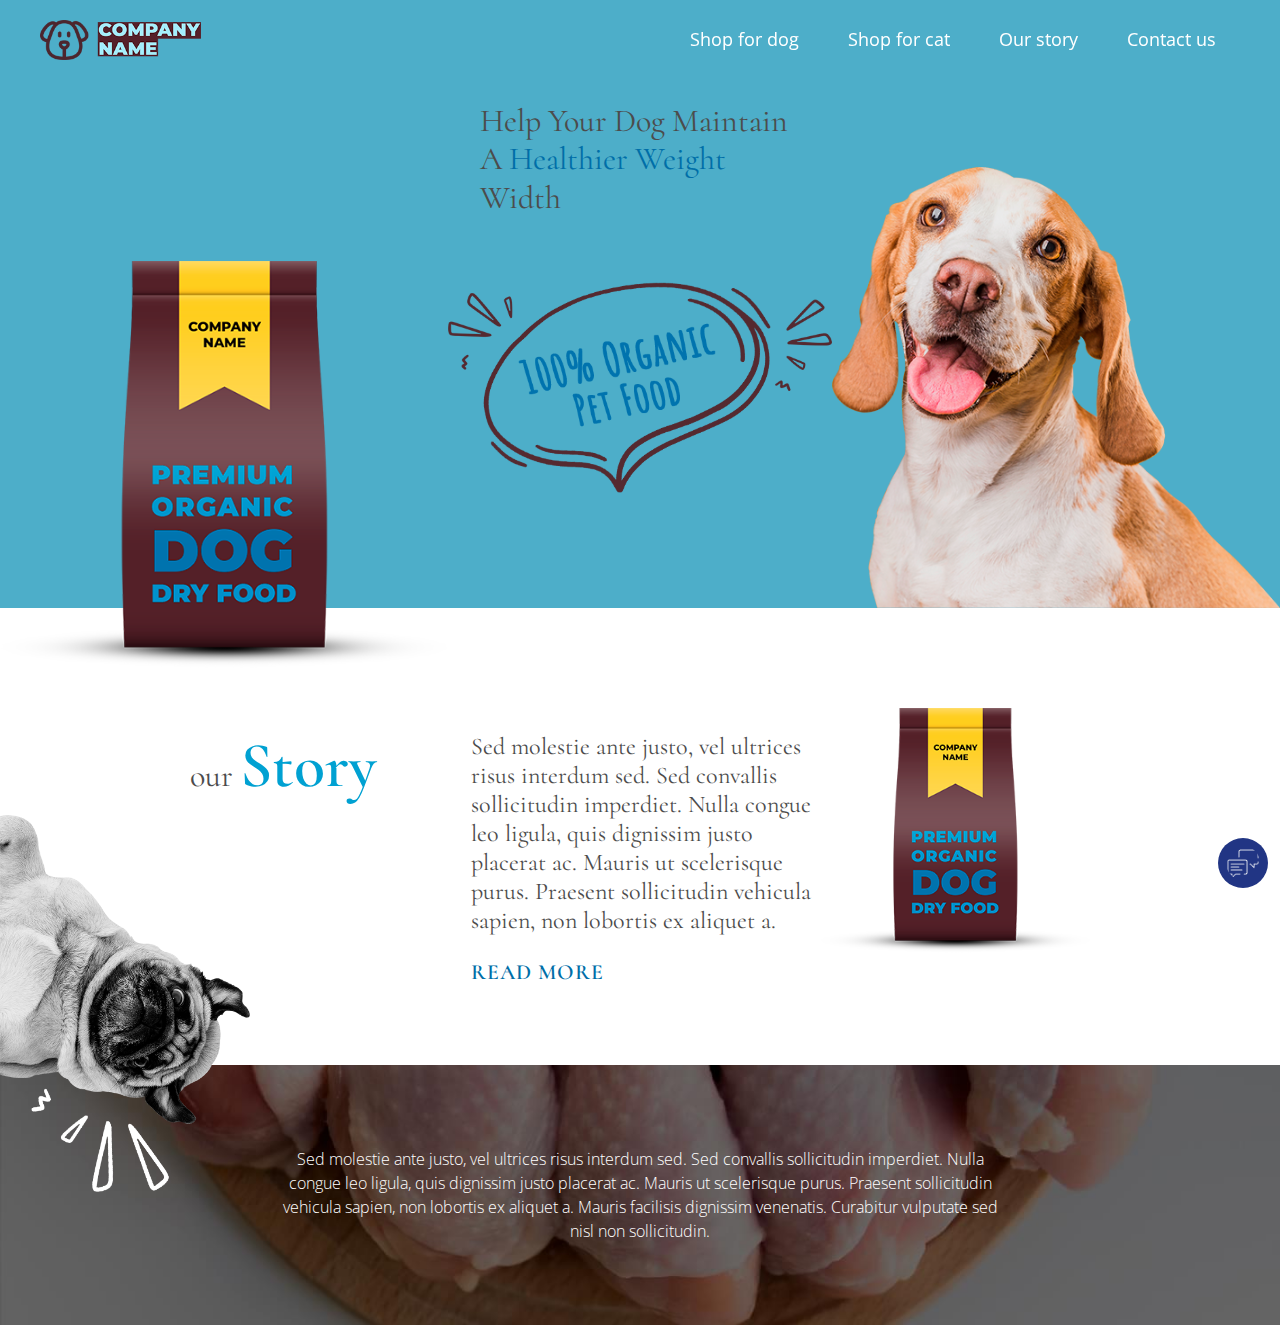
==== index.html @ 86a1f377 "Add files via upload" ====
<!DOCTYPE html>
<html lang="en">
  <head>
  <meta charset="UTF-8">
  <meta name="viewport" content="width=device-width, initial-scale=1.0">
  <meta http-equiv="X-UA-Compatible" content="ie=edge">
  <link rel="stylesheet" href="fontawesome/fontcss/all.min.css?_v=20240123121318">
  <link rel="stylesheet" href="css/style.min.css?_v=20240123121318">

  <link rel="preconnect" href="https://fonts.googleapis.com">
  <link rel="preconnect" href="https://fonts.gstatic.com" crossorigin>
  <link href="https://fonts.googleapis.com/css2?family=Cormorant:ital,wght@0,400;1,300&family=Open+Sans:ital,wght@0,300;0,400;0,600;1,300&display=swap&_v=20240123121318" rel="stylesheet">
  
  <link rel="stylesheet" href="https://cdn.jsdelivr.net/npm/swiper@10/swiper-bundle.min.css?_v=20240123121318">
  
  <title>Home</title>
</head>

  <body>
    <div class="wrapper">
      
      <header class="header">
  <div class="mobile-layer"></div>
  <div class="container">    
    <div class="header__inner">
      <!--
<div class="text-logo">
  <a href="index.html" class="text-logo__link">
    <span class="text-logo__text">LOGO</span>
  </a>
</div>
-->


<div id="logo" class="logo">
  <a href="index.html" class="logo__link">
    <img class="logo__image" src="logo/logo.png" alt="logo">
  </a>
</div>




 
      <button class="menu-icon fas fa-bars"></button>
      <nav class="menu">
        <ul class="menu__list">
          <li class="menu__list-item">
            <a class="menu__list-link" href="shop-dog.html">
              <span class="menu__list-title">Shop for dog</span>
            </a>
          </li>
  
          <li class="menu__list-item">
            <a class="menu__list-link" href="shop-cat.html">
              <span class="menu__list-title">Shop for cat</span>
            </a>
          </li>       

          <li class="menu__list-item">
            <a class="menu__list-link" href="story.html">
              <span class="menu__list-title">Our story</span>
            </a>
          </li>     
  
          <li class="menu__list-item">
            <a class="menu__list-link" href="contacts.html">
              <span class="menu__list-title">Contact us</span>
            </a>
          </li>          
        </ul>
        
        <div id="languages" class="languages">
  <!--<img src="icon/vector.png" alt="languages-icon">-->
  <i class="fas fa-globe"></i>
  <ul class="languages__list">
    <li class="languages__item">
      <span class="languages__link">Deutsch</span>
      <ul class="languages__submenu">
        <li class="languages__submenu-item">
          <a class="languages__submenu-link" href="">Uk</a>
        </li>
        <li class="languages__submenu-item">
          <a class="languages__submenu-link" href="">En</a>
        </li>
        <li class="languages__submenu-item">
          <a class="languages__submenu-link" href="">Eu</a>
        </li>
      </ul>
    </li>
  </ul>
  <i class="languages__icon fas fa-chevron-down"></i>
</div>
 
        
      </nav>
    </div>
  </div>
  <hr class="header__line"> 
</header>

  
 
       
      <!-- main page content -->      
      <main class="main main--home">                              
        <!-- TODO - module top -->
          <section class="top">
            <div class="container">

              <div class="top__inner">
                <h1 class="top__title">
                  Help Your Dog Maintain A <span class="title-span-top">Healthier Weight</span> Width
                </h1>   
              </div>

            </div> 

            <div class="top-alignment"><img class="top__img-left" src="img/pack-top.png" alt="dogs pack">
            <img class="top__img-center" src="img/quality-top.png" alt="100% quality"></>
            <img class="top__img-right" src="img/dog-top.png" alt="dog"></div> 
                         
          </section>
          
          <!-- TODO - module s-01 -->
          <section class="s-01">            
            <div class="container">

              <div class="s-01__inner">
                <h2 class="s-01__title">
                  our <span class="title-span-01">Story</span>
                </h2>             
                                 
                <p class="s-01__text">Sed molestie ante justo, vel ultrices risus interdum sed. 
                  Sed convallis sollicitudin imperdiet. Nulla congue leo ligula, quis dignissim 
                  justo placerat ac. Mauris ut scelerisque purus. Praesent sollicitudin 
                  vehicula sapien, non lobortis ex aliquet a. 
                  <a class="s-01__link" href="">
                    <span class="s-01__link-text">READ MORE</span>           
                  </a>
                </p>
              
                <img class="s-01__img-right" src="img/pack-section.png" alt="dogs pack">
              </div><!-- s-01__inner -->

            </div><!-- container -->                                               
          </section><!-- module s-01 -->     
                                                                                                                                 
      </main><!-- main page content -->
      
      <footer class="footer" style="background-image: url(img/chicken-bg.jpg);">

  <div class="messengers-box">
  <!--<span class="messengers-box__base-icon fab fa-facebook-messenger blind-click"></span>-->
    <img class="messengers-box__base-icon" src="icon/chat.png" alt="icon">          
  <a class="messengers-box__link first" href="">
    <span class="messengers-box__icon fab fa-viber"></span>             
  </a>
                   
  <a class="messengers-box__link second" href="">
    <span class="messengers-box__icon fab fa-telegram-plane"></span> 
  </a>
                    
  <a class="messengers-box__link third" href="">
    <span class="messengers-box__icon fab fa-facebook-messenger"></span>
  </a>
        
  <a class="messengers-box__link fourth" href="">
    <span class="messengers-box__icon fa fa-phone-alt"></span>
  </a>       
</div>
 

  <div class="container">
    <div class="footer-alignment"><img class="footer__img-left" src="img/dog-section.png" alt="dog">
            
            </div>
    <div class="footer__content">
        
      <p class="footer__text">Sed molestie ante justo, vel ultrices risus interdum sed. Sed convallis
              sollicitudin imperdiet. Nulla congue leo ligula, quis dignissim justo placerat ac.
              Mauris ut scelerisque purus. Praesent sollicitudin vehicula sapien, non lobortis ex aliquet a. 
              Mauris facilisis dignissim venenatis. Curabitur vulputate sed nisl non sollicitudin.</p>
       
      <div id="footer-social" class="footer-social">                                     
        <a class="footer-social__link" href="">
          <span class="footer-social__icon fab fa-whatsapp"></span>            
        </a>          
        <a class="footer-social__link" href="">          
          <span class="footer-social__icon fab fa-facebook-f"></span> 
        </a>                  
        <a class="footer-social__link" href="">
          <span class="footer-social__icon fas fa-at"></span>
        </a>        
      </div> 
      
      <div id="footer-logo" class="footer__logo">
        <a class="footer__logo-link" href="index.html">
          <img class="footer__logo-image" src="logo/logo.png" alt="logo">
        </a>           
      </div>
                                
    </div><!-- footer__content --> 
      
  </div><!-- container -->      
</footer>
  
    </div><!-- wrapper -->
    
    <script src="js/app.min.js?_v=20240123121318"></script> 

  </body>
</html>
---- css/style.min.css ----
@charset "UTF-8";#footer-social{display:none}#footer-logo{display:none}#languages{display:none}.languages{display:flex;flex-direction:row;justify-content:flex-end;align-items:center;padding:0 1.25em;font-size:16px;cursor:pointer;border-left:1px solid #fff}@media screen and (max-width:860px){.languages{position:absolute;top:0;left:15px;padding:0;border:none}}.languages__list{list-style:none;padding:0;margin:0;float:left;position:relative}.languages__link{height:3.12em;display:block;line-height:3.12em;padding:0 .3em;text-decoration:none;text-transform:uppercase;color:#fff}.languages__submenu{width:100%;position:absolute;left:0;top:100%;z-index:100;background:#3c888a;box-shadow:0 2px 5px 0 rgba(79,79,79,.4);-webkit-box-shadow:0 2px 5px 0 rgba(79,79,79,.4);-moz-box-shadow:0 2px 5px 0 rgba(79,79,79,.4);max-height:0;overflow:hidden;transition:max-height .3s ease}.languages__submenu-item{display:block;margin:14px 0 14px -40px;padding:.3em}.languages__link-sub{background:#f60;white-space:nowrap}.languages__link-sub:hover{background:#d30}.languages__submenu-link{display:block;width:100%;border-bottom:1px solid #fff;color:#fff}.fas.fa-globe{font-size:1.125em;color:#719494}.languages__icon{font-size:1.125em;color:#719494}.text-logo{display:none}@media screen and (max-width:860px){.text-logo{left:0;position:absolute;top:0;left:0;bottom:0;z-index:50;display:flex;flex-direction:column;justify-content:center;font-size:16px}}.text-logo:hover{background:#f3f3f6;transition:.4s;cursor:pointer}.text-logo__link{padding:1.5em 0 1.5em 0}.text-logo__text{font-size:1.2em;font-weight:700;letter-spacing:.2em;color:#ac896e;-webkit-tap-highlight-color:transparent}.logo{display:flex;flex-direction:row;justify-content:center;align-items:center;position:absolute;top:0;left:0;right:0;bottom:0;width:150px;padding:0;z-index:20}.logo__link{position:absolute;display:flex;flex-direction:row;justify-content:flex-start;align-items:center;top:0;left:0;right:0;bottom:0;-webkit-tap-highlight-color:transparent}.logo__link:hover{opacity:.5;transition:.4s;cursor:pointer}.logo__image{display:block;width:auto;height:50%;-o-object-fit:cover;object-fit:cover}@media screen and (max-width:860px){.logo__image{height:100%;padding:8px 0}}.messengers-box{position:fixed;z-index:40;display:flex;bottom:12px;right:12px;font-size:16px;animation:scroll-anim_1 .8s forwards}.messengers-box--scroll{display:none}.messengers-box__link{display:none;position:absolute;width:50px;height:50px;border-radius:100%;z-index:40;-webkit-tap-highlight-color:transparent}.messengers-box__link.fourth.direction-x{right:255px;color:#fff}.messengers-box__link.third.direction-x{right:190px;color:#fff}.messengers-box__link.second.direction-x{right:125px;color:#fff}.messengers-box__link.first.direction-x{right:60px;color:#fff}.messengers-box__link.fourth.direction-y{bottom:265px;color:#fff}.messengers-box__link.third.direction-y{bottom:200px;color:#fff}.messengers-box__link.second.direction-y{bottom:135px;color:#fff}.messengers-box__link.first.direction-y{bottom:70px;color:#fff}.messengers-box__icon{margin:0;padding:5px;font-size:1.9em}.messengers-box__icon:hover{color:#3c4e94;transition:.2s}.icons-show{display:flex;flex-direction:row;justify-content:center;align-items:center;width:50px;height:50px;border-radius:100%;background:rgba(0,0,0,.7);opacity:0;animation:direction-right .5s forwards}@keyframes direction-right{0%{opacity:0}100%{opacity:1}0%{transform:translateX(150%)}100%{transform:translateY(0)}}@keyframes direction-up{0%{opacity:0}100%{opacity:1}0%{transform:translateY(150%)}100%{transform:translateX(0)}}.messengers-box__base-icon{display:flex;flex-direction:row;justify-content:center;align-items:center;width:50px;height:50px;padding:8px;border-radius:100%;background:#213584;transition:.8s;font-size:1.9em;color:#fff;z-index:40;-webkit-tap-highlight-color:transparent}.messengers-box__base-icon:hover{opacity:.6;color:#3c4e94;transition:.4s;cursor:pointer}.messengers-box__base-icon.base-icon-hidden{color:silver;cursor:pointer;animation:my-animation .5s forwards}.messengers-box__base-icon.cursor-inactive{color:silver;cursor:default;animation:my-animation .5s forwards}@keyframes my-animation{0%{opacity:1}100%{opacity:.4}}@keyframes scroll-anim_1{0%{opacity:0}100%{opacity:1}}@keyframes scroll-anim_2{0%{transform:translateY(-50%)}100%{transform:translateX(0)}}.t-carousel{position:relative;max-width:100%;padding:10px 0;background:#eee}.t-carousel__preview-img{width:150px;height:100%;-o-object-fit:cover;object-fit:cover;display:block}.t-carousel__preview-img:hover{opacity:.6;cursor:pointer;transition:.6s}.t-arrow{position:absolute;top:55px;padding:5px;background:rgba(0,0,0,.7);border:none;font-size:24px;line-height:24px;color:#fff;z-index:10}.t-arrow:focus{outline:0}.t-arrow:hover{background-color:rgba(0,0,0,.3);cursor:pointer}.t-prev{left:0;border-radius:0 3px 3px 0}.t-next{right:0;border-radius:3px 0 0 3px}.t-carousel__gallery{max-width:100%;overflow:hidden}.t-carousel__list{height:130px;width:9999px;margin:0;padding:0;list-style:none;transition:margin-left 2s;font-size:0}.t-carousel__list-item{display:inline-block;height:130px}.t-modal-img__image-box{display:none;position:relative;top:0;right:0;left:0;bottom:0;max-width:calc(100% - 10px);margin:auto;z-index:2;opacity:0;animation:ani .5s forwards;-webkit-tap-highlight-color:transparent}@keyframes ani{0%{opacity:0}100%{opacity:1}}@media screen and (orientation:landscape){.t-modal-img__image-box{max-width:78%;margin:auto}}.t-modal-img__image{display:block;max-width:100%;max-height:calc(100vh - 10px);margin:auto;box-shadow:0 4px 8px 2px rgba(0,0,0,.3);-webkit-tap-highlight-color:transparent}@media screen and (min-width:955px){.t-modal-img__image-box{max-width:720px}}.t-modal-img__layer{display:none;align-items:center;position:fixed;top:0;left:0;right:0;bottom:0;background:rgba(0,0,0,.7);z-index:200;overflow-x:hidden;cursor:pointer;-webkit-tap-highlight-color:transparent}.layer-on{display:flex;cursor:pointer;animation:lr-on forwards}@keyframes lr-on{0%{opacity:0}100%{opacity:1}}.layer-off{display:flex;cursor:pointer;animation:lr-off forwards}@keyframes lr-off{0%{opacity:1}100%{opacity:0}}.t-modal-img__icon-loading{position:absolute;top:0;left:0;right:0;bottom:0;width:60px;margin:auto;padding:5px;border-radius:5px;background:#fff}.icon-close-img{display:inline-block;position:absolute;top:-50px;right:0;font-size:37px;color:#ececec;z-index:3;transition:.2s;-webkit-tap-highlight-color:transparent}.icon-close-img:focus,.icon-close-img:hover{text-decoration:none;cursor:pointer;color:silver}@media screen and (orientation:landscape){.icon-close-img{content:"\f057";position:absolute;top:0;right:-50px;font-size:37px}}.header{position:fixed;height:80.4px;top:0;left:0;right:0;z-index:50;background:#4daec9;animation:scroll-anim_1 .5s forwards}@media screen and (max-width:860px){.header{height:45px}}@media screen and (max-width:860px){.header{animation:scroll-anim_1 .5s forwards}}.header--scroll{display:none}.header__inner{height:80.4px;position:relative}@media screen and (max-width:860px){.header__inner{height:45px}}@media screen and (max-width:860px){.header__inner{display:flex;flex-direction:row;justify-content:flex-end;align-items:center}}.header__line{display:none;height:10px;margin-top:0;border:none;background:silver}@keyframes scroll-anim_1{0%{opacity:0}100%{opacity:1}}@keyframes scroll-anim_2{0%{transform:translateY(-50%)}100%{transform:translateX(0)}}footer{position:relative;padding:0;background-repeat:no-repeat;background-position:bottom center;background-size:cover;padding:0}.footer__content{display:flex;flex-direction:row-reverse;justify-content:space-between;align-items:center;min-height:260px;text-align:center}@media screen and (max-width:560px){.footer__content{flex-direction:column}}.footer-alignment{display:flex;justify-content:space-between;align-items:center;margin-bottom:0}@media screen and (max-width:464px){.footer-alignment{display:flex;flex-direction:row-reverse;justify-content:flex-start;align-items:center}}.footer__logo{display:flex;flex-direction:row;justify-content:center;align-items:center;max-width:100px}@media screen and (max-width:560px){.footer__logo{margin-bottom:15px}}.footer__logo:hover{transition:.4s;cursor:pointer}.footer__img-left{position:absolute;z-index:50;left:0;top:-150px;bottom:0;-o-object-fit:cover;object-fit:cover;max-width:250px;top:-250px}@media screen and (max-width:860px){.footer__img-left{top:-200px;max-width:200px}}@media screen and (max-width:620px){.footer__img-left{top:-130px;max-width:130px}}.footer__text{width:60%;margin:60px auto;color:#fff}@media screen and (max-width:620px){.footer__text{width:100%}}.footer__logo-image{display:block;max-width:100%}.footer__logo-link{position:relative;padding:0}.footer__logo-link:hover::before{position:absolute;top:calc(50% - 1.4em);content:"";right:-1.5em;bottom:-.5em;height:0;width:0;border-left:1.4em solid #3c4e94;border-top:1.6em solid transparent;border-bottom:1.6em solid transparent}.footer__logo-text{font-size:1.2em;font-weight:900;letter-spacing:.2em;color:#fff;-webkit-tap-highlight-color:transparent}.footer-social{display:flex;flex-direction:row;justify-content:space-between;align-items:center;padding:40px 0;font-size:16px}.footer-social__link{display:block;margin:1em;padding:0}@media screen and (min-width:561px){.footer-social__link{margin:1em 0 1em 2.5em}}.footer-social__icon{padding:0;font-size:1.9em;color:#7c9f9f}.footer-social__icon:hover{color:#3c4e94;transition:.2s}.menu-icon{display:none;font-size:27px;padding:8px;color:#fff;z-index:60;border:none;border-radius:5px;background:#4daec9;-webkit-tap-highlight-color:transparent}.menu-icon:hover{opacity:.6;color:#fff;transition:.4s;cursor:pointer}@media screen and (max-width:860px){.menu-icon{display:block}}.menu{display:flex;flex-direction:row;justify-content:flex-end;align-items:center;height:80.4px;font-weight:400}@media screen and (max-width:860px){.menu{display:none}}.menu__list{display:flex}@media screen and (max-width:860px){.menu__list{display:block}}.menu__list-item{margin:1.875em 1.25em 1.875em 1.25em}.menu__list-title{padding:.25em;border-radius:.37em;font-size:1.12rem;font-weight:400;color:#fff}.menu__list-title:hover{transition:.4s ease;color:#3c4e94}.menu__list-title--active{color:silver;font-weight:400;cursor:default}@media screen and (max-width:860px){.menu__list-title--active{position:relative}.menu__list-title--active::after{position:absolute;content:"";top:0;left:0;bottom:0;border-radius:.1em;border:.1em solid silver;background:silver}}.menu__list-title--active:hover{color:silver}@media screen and (max-width:860px){.menu-mobile{position:fixed;display:flex;flex-direction:column;justify-content:flex-start;align-items:center;top:0;right:0;bottom:0;z-index:50;width:320px;box-shadow:0 2px 5px 0 rgba(79,79,79,.4);-webkit-box-shadow:0 2px 5px 0 rgba(79,79,79,.4);-moz-box-shadow:0 2px 5px 0 rgba(79,79,79,.4);height:100%;overflow:auto;background:#fff}}@media screen and (max-width:860px) and (max-width:345px){.menu-mobile{width:100%}}@media screen and (max-width:860px){.menu-mobile .menu__list-item{margin:3.75em 0 3.75em -2.5em}}@media screen and (max-width:860px){.menu-mobile .menu__list-title{padding:.43em .62em;color:#3594ae}}@media screen and (max-width:860px){.menu-mobile .menu__list-title--active{color:silver}}@media screen and (max-width:860px){.menu-mobile:hover{transition:.3s ease}}@media screen and (max-width:860px){.menu-visible{animation:menu-visible forwards}@keyframes menu-visible{0%{opacity:.7}100%{opacity:1}0%{transform:translateX(100%)}100%{transform:translateY(0)}}.menu-hidden{animation:menu-hidden forwards}@keyframes menu-hidden{0%{opacity:1}100%{opacity:.7}100%{transform:translateX(100%)}0%{transform:translateY(0)}}}.mobile-layer{display:none;position:fixed;bottom:-100vh;top:80.4px;left:0;right:0;z-index:45;background:rgba(0,0,0,.5)}@media screen and (max-width:860px){.mobile-layer{top:45px}}.mob-layer-on{display:block;cursor:pointer;animation:mob-lr-on forwards}@keyframes mob-lr-on{0%{opacity:0}100%{opacity:1}}.mob-layer-off{display:block;cursor:pointer;animation:mob-lr-off forwards}@keyframes mob-lr-off{0%{opacity:1}100%{opacity:0}}.s-01,.s-02,.s-03,.s-04,.s-05,.s-06,.s-07,.top{margin:0 0;padding:0}.s-01__text,.s-02__text,.s-03__text,.s-04__text,.s-05__text,.s-06__text,.s-07__text{font-size:1.125rem}.top{position:relative;background:#4daec9}.top__inner{min-height:80px;color:#4c4c4c;font-family:Cormorant,serif;font-weight:400;display:flex;flex-direction:column;justify-content:flex-end}@media screen and (max-width:464px){.top__inner{display:flex;flex-direction:row-reverse;justify-content:center;align-items:center}}.top__title{font-size:2rem;margin-bottom:-50px;max-width:320px;margin-left:auto;margin-right:auto;text-align:left;line-height:1.2;font-weight:400}@media screen and (max-width:464px){.top__title{margin-bottom:0}}.top__img-left{display:block;-o-object-fit:cover;object-fit:cover;width:35%;align-self:flex-end;margin-bottom:-60px}@media screen and (max-width:464px){.top__img-left{display:none}}.top__img-center{-o-object-fit:cover;object-fit:cover;left:35%;position:absolute;width:30%}@media screen and (max-width:464px){.top__img-center{left:20%;width:50%}}.top__img-right{display:block;width:35%;-o-object-fit:cover;object-fit:cover}.title-span-top{color:#006ea8}.top-alignment{position:relative;display:flex;justify-content:space-between;align-items:center;margin-bottom:0}@media screen and (max-width:464px){.top-alignment{display:flex;flex-direction:row;justify-content:flex-end;align-items:center;margin-bottom:25px}}.s-01{position:relative;margin:100px auto 50px auto}@media screen and (max-width:464px){.s-01{margin:25px auto 100px auto}}.s-01__inner{display:flex;flex-direction:row;justify-content:space-between;align-items:flex-start;margin-left:auto;margin-right:auto;margin-bottom:0;max-width:900px;color:#4c4c4c;font-family:Cormorant,serif;font-weight:400}@media screen and (max-width:757px){.s-01__inner{flex-direction:column;justify-content:center;align-items:center}}.s-01__title{font-size:2rem;margin-bottom:-50px;width:30%;margin:20px 20px 20px 0;text-align:left;line-height:1.2;font-weight:400}@media screen and (max-width:757px){.s-01__title{max-width:320px}}.s-01__text{position:relative;font-size:1.5rem;margin-bottom:80px;width:40%;line-height:normal}@media screen and (max-width:757px){.s-01__text{width:100%}}.s-01__img-center{-o-object-fit:cover;object-fit:cover;position:absolute;left:35%;width:30%;margin-bottom:-30px}.s-01__img-right{bottom:26px;width:30%;-o-object-fit:cover;object-fit:cover}@media screen and (max-width:757px){.s-01__img-right{width:60%}}.s-01__link{position:absolute;left:0;bottom:-50px;border-radius:50px;text-decoration:none}.s-01__link:hover{opacity:.7;cursor:pointer}.s-01__link-text{display:block;font-size:.9em;font-weight:600;text-align:center;white-space:nowrap;text-transform:uppercase;letter-spacing:1px;color:#006ea8}.title-span-01{color:#00a1d2;font-size:2em;font-weight:600}.blockquote__text{text-align:center;font-family:Cormorant,serif;font-size:2.5rem;font-style:italic;line-height:normal;max-width:704px;margin:150px auto}.main--shop-dog{font-family:sans-serif}.main--shop-cat{font-family:sans-serif}.main--story{font-family:sans-serif}.main--contacts{font-family:sans-serif}.contacts{position:relative;background:#fff;display:block;max-width:100%;min-height:50vh;background-size:cover;background-position:100% 0;background-repeat:no-repeat}@media screen and (max-width:860px){.contacts{background-position:80% 100%}}.contacts::after{display:none;content:"";position:absolute;top:0;left:0;width:100%;height:100%;background:rgba(51,51,51,.5)}.contacts__content{display:flex;flex-direction:column;justify-content:center;align-items:center;max-width:100%;margin:0 auto}@media screen and (min-width:784px){.contacts__content{align-items:flex-end}}.form-button-cancel{display:flex;justify-content:center;align-items:center;width:100%;margin-top:20px;padding:8px;font-size:1.1rem;font-weight:700;text-transform:uppercase;letter-spacing:2px;border:none;border-radius:50px;background-color:gray;color:#fff;cursor:pointer;outline:0}.form-button-cancel:hover{cursor:pointer;color:silver}.form-button-cancel:active{top:3px;box-shadow:0 0 15px green}.hidden-cancel{display:none}.form{max-width:100%;margin-top:75px;padding:0;color:#fff}.form *{outline:0}.form__body{margin-top:25px}.form__flex-alignment{display:flex;flex-direction:row;justify-content:space-between}@media screen and (max-width:645px){.form__flex-alignment{flex-direction:column;justify-content:center}}.form__body::after{content:"";position:absolute;top:0;left:0;width:100%;height:100%;background:rgba(255,255,255,.8) url(../icon/loading.gif) center/50px no-repeat;opacity:0;visibility:hidden;transition:all .5s ease 0s}.form__body._sending::after{opacity:1;visibility:visible}.form__info{flex-grow:1;flex-shrink:1;flex-basis:0%;max-width:100%;margin:0 auto 25px auto;padding:0;font-size:16px}.form__title{margin:0;padding:5px 0;font-family:serif;font-size:1.4em;font-weight:400;text-align:center;text-transform:uppercase;letter-spacing:8px;color:gray}@media screen and (min-width:645px){.form__title{font-size:1.8em}}.form__text{max-width:100%;margin:0;padding:5px 0;font-size:1.2rem;letter-spacing:0;line-height:2;text-align:center;color:gray}.form__item{position:relative;margin:0 0 20px 0}.form__label{display:block;margin:0 0 5px 0;font-size:16px;color:silver}.form__input{width:100%;height:45px;padding:0 10px;border:none;outline:0;border-bottom:1px dotted gray;border-radius:0;font-size:18px;transition:all .2s ease 0s;background:#fff;color:gray}.form__input:focus{border-bottom:1px solid gray}.form__input._error{border-bottom:1px solid red}textarea.form__input{min-height:120px;padding:20px;resize:vertical}.options{margin:10px 0 0 0}.options__item{margin:0 0 10px 0}.options__input{display:none}.options__input:checked+.options__label::after{transform:scale(1)}.options__label{position:relative;display:inline-flex;align-items:center;font-size:16px;line-height:140%;cursor:pointer}.options__label::before{content:"";align-self:flex-start;flex:0 0 24px;height:24px;margin:0 10px 0 0;background-color:silver;border-radius:50%}.options__label::after{content:"";position:absolute;top:4px;left:4px;width:16px;height:16px;background-color:#7a956b;border-radius:50%;transform:scale(0);transition:transform .2s ease 0s}.select{width:100%;height:45px;padding:0 20px;border-radius:5px;font-size:18px}.file__item{position:relative}.file__input{position:absolute;top:0;left:0;width:100%;height:100%;font-size:0;opacity:0;cursor:pointer}.file__button{display:inline-flex;justify-content:center;align-items:center;min-height:40px;padding:0 20px;border-radius:30px;background-color:#77608d;color:silver}.file__preview{display:inline-block;max-width:100px;padding:10px 0 0 0}.file__preview img{max-width:100%}.checkbox._error .checkbox__label::before{border:1px solid red}.checkbox__input{display:none}.checkbox__input:checked+.checkbox__label::after{transform:scale(1)}.checkbox__label{position:relative;display:inline-flex;align-items:center;font-size:16px;line-height:120%;cursor:pointer;-webkit-tap-highlight-color:transparent;color:gray}.checkbox__label::before{content:"";align-self:flex-start;flex:0 0 24px;height:24px;margin:0 10px 0 0;background-color:#fff;border:1px solid #1da1f2;border-radius:50%}.checkbox__label::after{content:"";position:absolute;top:4px;left:4px;width:16px;height:16px;background-color:#1da1f2;border-radius:50%;transform:scale(0);transition:transform .2s ease 0s}.checkbox__label a{color:#7dc9f8}.form__button{display:flex;justify-content:center;align-items:center;width:100%;padding:8px;border:none;border-radius:50px;background-color:#1da1f2;color:#fff;font-size:1.1rem;font-weight:700;text-transform:uppercase;letter-spacing:2px;outline:0;cursor:pointer;-webkit-tap-highlight-color:transparent}.form__button--inactive{background-color:silver;opacity:.8;cursor:default}.form__button:hover{background-color:silver}.form__button:active{box-shadow:0 0 5px green}.form__tooltip{position:relative;margin-left:20px;background:#eaeaea;text-decoration:none;color:red;outline:0}.form__tooltip-text{visibility:hidden;position:absolute;bottom:70px;left:50%;z-index:999;width:240px;margin-left:-127px;padding:10px;font-size:13px;letter-spacing:0;opacity:.9;background-color:#fff;border-radius:4px;box-shadow:0 1px 2px rgba(0,0,0,.4),0 1px 0 rgba(255,255,255,.5) inset;text-shadow:0 1px 0 rgba(255,255,255,.4);text-align:center}.form__tooltip-text:after,.form__tooltip-text:before{content:"";position:absolute;z-index:1000;bottom:-7px;left:50%;margin-left:-8px;border-top:8px solid #fff;border-left:8px solid transparent;border-right:8px solid transparent;border-bottom:0}.mode{display:flex;flex-direction:column;justify-content:center;flex-wrap:wrap;margin-top:75px;margin-bottom:25px;background:#f6f6f8}@media screen and (min-width:700px){.mode{flex-direction:row;justify-content:space-between}}.links-box{flex-basis:33.333%;margin:8px 0;padding:5px 0;font-size:16px}@media screen and (max-width:645px){.links-box{text-align:center}}.links-box__phone-subtitle{max-width:100%;margin:0 0 10px 0;padding:0;font-weight:900;font-size:1rem;letter-spacing:1px;text-transform:uppercase;color:#535957}@media screen and (min-width:645px){.links-box__phone-subtitle{font-size:1.2rem}}.links-box__phone-link{display:inline-block;margin:0 0 10px 0;padding:0;font-size:1.1em;font-weight:400;letter-spacing:1px;color:#3e86f2}.links-box__phone-link:hover{opacity:.7;cursor:pointer}@media screen and (min-width:645px){.links-box__phone-link{font-size:1.2em}}.info-box{flex-basis:33.333%;margin:8px 0;padding:5px 0}@media screen and (max-width:645px){.info-box{text-align:center}}.info-box__subtitle{max-width:100%;margin:0 0 10px 0;padding:0;font-weight:900;font-size:1rem;letter-spacing:1px;text-transform:uppercase;color:#535957}@media screen and (min-width:645px){.info-box__subtitle{font-size:1.2rem}}.info-box__text{font-size:1.1rem;line-height:1.6;color:#535957}:root{font-size:1em}html{box-sizing:border-box}body,html{height:100%}*,::after,::before{box-sizing:inherit}body{margin:0;padding:0;font-family:"Open Sans",sans-serif;font-weight:300;line-height:1.5}.wrapper{display:flex;flex-direction:column;min-height:100vh;margin:0;padding:0;overflow:hidden}.main{margin-top:80.4px;flex-grow:1}@media screen and (max-width:860px){.main{margin-top:45px}}.container{max-width:1230px;margin:0 auto;padding:0 15px}@media screen and (max-width:350px){.container{padding:0 7px}}a{text-decoration:none;color:inherit;cursor:pointer}li,ul{list-style-type:none}
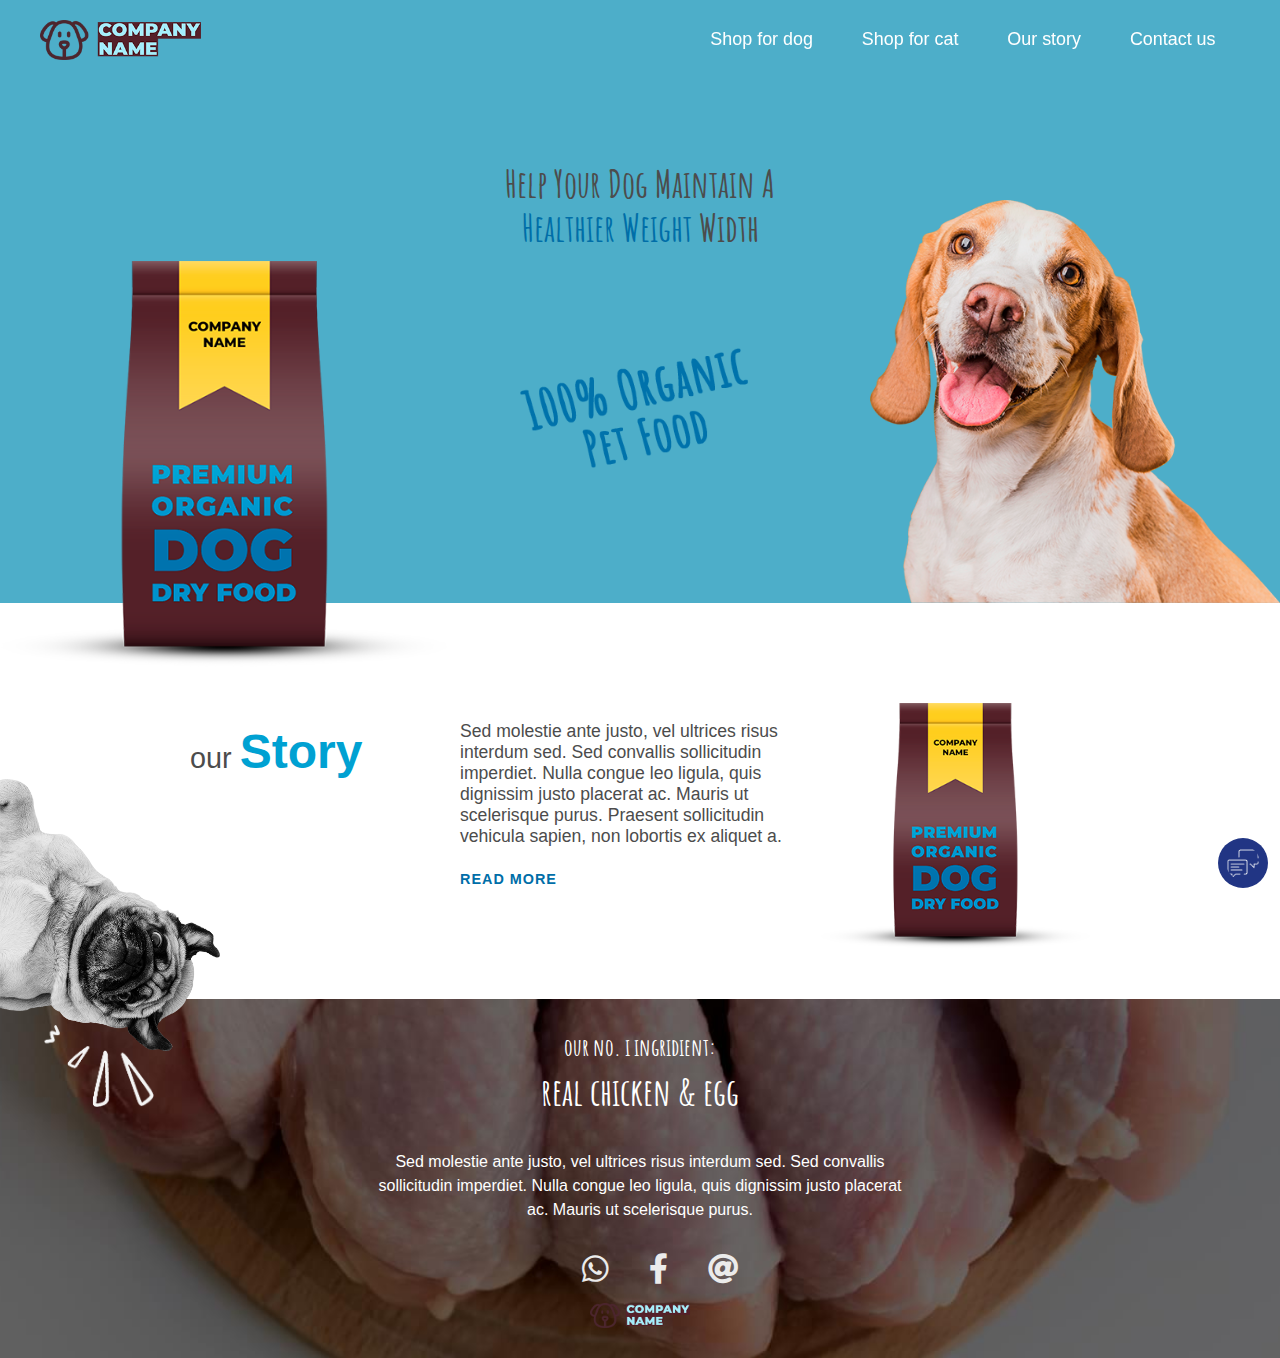
==== commit 0074c7d8: "Add files via upload" ====
--- a/index.html
+++ b/index.html
@@ -4,14 +4,14 @@
   <meta charset="UTF-8">
   <meta name="viewport" content="width=device-width, initial-scale=1.0">
   <meta http-equiv="X-UA-Compatible" content="ie=edge">
-  <link rel="stylesheet" href="fontawesome/fontcss/all.min.css?_v=20240123121318">
-  <link rel="stylesheet" href="css/style.min.css?_v=20240123121318">
+  <link rel="stylesheet" href="fontawesome/fontcss/all.min.css?_v=20240126205055">
+  <link rel="stylesheet" href="css/style.min.css?_v=20240126205055">
 
   <link rel="preconnect" href="https://fonts.googleapis.com">
   <link rel="preconnect" href="https://fonts.gstatic.com" crossorigin>
-  <link href="https://fonts.googleapis.com/css2?family=Cormorant:ital,wght@0,400;1,300&family=Open+Sans:ital,wght@0,300;0,400;0,600;1,300&display=swap&_v=20240123121318" rel="stylesheet">
-  
-  <link rel="stylesheet" href="https://cdn.jsdelivr.net/npm/swiper@10/swiper-bundle.min.css?_v=20240123121318">
+  <link href="https://fonts.googleapis.com/css2?family=Amatic+SC:wght@400;700&family=Montserrat:ital,wght@0,100..900;1,100..900&display=swap&_v=20240126205055" rel="stylesheet">
+  
+  <link rel="stylesheet" href="https://cdn.jsdelivr.net/npm/swiper@10/swiper-bundle.min.css?_v=20240126205055">
   
   <title>Home</title>
 </head>
@@ -109,16 +109,23 @@
             <div class="container">
 
               <div class="top__inner">
-                <h1 class="top__title">
-                  Help Your Dog Maintain A <span class="title-span-top">Healthier Weight</span> Width
-                </h1>   
+                <div class="center">
+                  <h1 class="top__title">
+                    Help Your Dog Maintain A <span class="top__title-span">Healthier Weight</span> Width
+                  </h1>   
+                </div>
               </div>
 
             </div> 
 
-            <div class="top-alignment"><img class="top__img-left" src="img/pack-top.png" alt="dogs pack">
-            <img class="top__img-center" src="img/quality-top.png" alt="100% quality"></>
-            <img class="top__img-right" src="img/dog-top.png" alt="dog"></div> 
+            <div class="top-alignment">
+              <img class="top__img-left" src="img/pack-top.png" alt="dogs pack">
+              <div id="banner" class="top__banner">
+                <img class="top__banner-base" src="img/reflection.png" alt="100% quality">
+                <img class="top__banner-fragment" src="img/1.png" alt="100% quality">
+              </div>
+              <img class="top__img-right" src="img/dog-top.png" alt="dog">
+            </div> 
                          
           </section>
           
@@ -128,10 +135,10 @@
 
               <div class="s-01__inner">
                 <h2 class="s-01__title">
-                  our <span class="title-span-01">Story</span>
+                  our <span class="s-01__title-span">Story</span>
                 </h2>             
-                                 
-                <p class="s-01__text">Sed molestie ante justo, vel ultrices risus interdum sed. 
+                               
+                <p class="s-01__text center">Sed molestie ante justo, vel ultrices risus interdum sed. 
                   Sed convallis sollicitudin imperdiet. Nulla congue leo ligula, quis dignissim 
                   justo placerat ac. Mauris ut scelerisque purus. Praesent sollicitudin 
                   vehicula sapien, non lobortis ex aliquet a. 
@@ -139,7 +146,7 @@
                     <span class="s-01__link-text">READ MORE</span>           
                   </a>
                 </p>
-              
+                
                 <img class="s-01__img-right" src="img/pack-section.png" alt="dogs pack">
               </div><!-- s-01__inner -->
 
@@ -172,15 +179,19 @@
  
 
   <div class="container">
-    <div class="footer-alignment"><img class="footer__img-left" src="img/dog-section.png" alt="dog">
-            
-            </div>
-    <div class="footer__content">
-        
-      <p class="footer__text">Sed molestie ante justo, vel ultrices risus interdum sed. Sed convallis
-              sollicitudin imperdiet. Nulla congue leo ligula, quis dignissim justo placerat ac.
-              Mauris ut scelerisque purus. Praesent sollicitudin vehicula sapien, non lobortis ex aliquet a. 
-              Mauris facilisis dignissim venenatis. Curabitur vulputate sed nisl non sollicitudin.</p>
+    <div class="footer__image-box">
+      <img class="footer__img-base" src="img/dog.png" alt="dog">
+      <img class="footer__img-fragment" src="img/splash-transparent.png" alt="dog">
+    </div>
+    <div class="footer__inner">
+      
+        <p class="footer__subtitle center">
+          our no. i ingridient:
+        </p>
+        <span class="footer__subtitle-span center">real chicken & egg</span>      
+        <p class="footer__text">Sed molestie ante justo, vel ultrices risus interdum sed. Sed convallis
+          sollicitudin imperdiet. Nulla congue leo ligula, quis dignissim justo placerat ac.
+          Mauris ut scelerisque purus.</p>
        
       <div id="footer-social" class="footer-social">                                     
         <a class="footer-social__link" href="">
@@ -200,14 +211,14 @@
         </a>           
       </div>
                                 
-    </div><!-- footer__content --> 
+    </div><!-- footer__inner --> 
       
   </div><!-- container -->      
 </footer>
   
     </div><!-- wrapper -->
     
-    <script src="js/app.min.js?_v=20240123121318"></script> 
+    <script src="js/app.min.js?_v=20240126205055"></script> 
 
   </body>
 </html>
--- a/css/style.min.css
+++ b/css/style.min.css
@@ -1 +1 @@
-@charset "UTF-8";#footer-social{display:none}#footer-logo{display:none}#languages{display:none}.languages{display:flex;flex-direction:row;justify-content:flex-end;align-items:center;padding:0 1.25em;font-size:16px;cursor:pointer;border-left:1px solid #fff}@media screen and (max-width:860px){.languages{position:absolute;top:0;left:15px;padding:0;border:none}}.languages__list{list-style:none;padding:0;margin:0;float:left;position:relative}.languages__link{height:3.12em;display:block;line-height:3.12em;padding:0 .3em;text-decoration:none;text-transform:uppercase;color:#fff}.languages__submenu{width:100%;position:absolute;left:0;top:100%;z-index:100;background:#3c888a;box-shadow:0 2px 5px 0 rgba(79,79,79,.4);-webkit-box-shadow:0 2px 5px 0 rgba(79,79,79,.4);-moz-box-shadow:0 2px 5px 0 rgba(79,79,79,.4);max-height:0;overflow:hidden;transition:max-height .3s ease}.languages__submenu-item{display:block;margin:14px 0 14px -40px;padding:.3em}.languages__link-sub{background:#f60;white-space:nowrap}.languages__link-sub:hover{background:#d30}.languages__submenu-link{display:block;width:100%;border-bottom:1px solid #fff;color:#fff}.fas.fa-globe{font-size:1.125em;color:#719494}.languages__icon{font-size:1.125em;color:#719494}.text-logo{display:none}@media screen and (max-width:860px){.text-logo{left:0;position:absolute;top:0;left:0;bottom:0;z-index:50;display:flex;flex-direction:column;justify-content:center;font-size:16px}}.text-logo:hover{background:#f3f3f6;transition:.4s;cursor:pointer}.text-logo__link{padding:1.5em 0 1.5em 0}.text-logo__text{font-size:1.2em;font-weight:700;letter-spacing:.2em;color:#ac896e;-webkit-tap-highlight-color:transparent}.logo{display:flex;flex-direction:row;justify-content:center;align-items:center;position:absolute;top:0;left:0;right:0;bottom:0;width:150px;padding:0;z-index:20}.logo__link{position:absolute;display:flex;flex-direction:row;justify-content:flex-start;align-items:center;top:0;left:0;right:0;bottom:0;-webkit-tap-highlight-color:transparent}.logo__link:hover{opacity:.5;transition:.4s;cursor:pointer}.logo__image{display:block;width:auto;height:50%;-o-object-fit:cover;object-fit:cover}@media screen and (max-width:860px){.logo__image{height:100%;padding:8px 0}}.messengers-box{position:fixed;z-index:40;display:flex;bottom:12px;right:12px;font-size:16px;animation:scroll-anim_1 .8s forwards}.messengers-box--scroll{display:none}.messengers-box__link{display:none;position:absolute;width:50px;height:50px;border-radius:100%;z-index:40;-webkit-tap-highlight-color:transparent}.messengers-box__link.fourth.direction-x{right:255px;color:#fff}.messengers-box__link.third.direction-x{right:190px;color:#fff}.messengers-box__link.second.direction-x{right:125px;color:#fff}.messengers-box__link.first.direction-x{right:60px;color:#fff}.messengers-box__link.fourth.direction-y{bottom:265px;color:#fff}.messengers-box__link.third.direction-y{bottom:200px;color:#fff}.messengers-box__link.second.direction-y{bottom:135px;color:#fff}.messengers-box__link.first.direction-y{bottom:70px;color:#fff}.messengers-box__icon{margin:0;padding:5px;font-size:1.9em}.messengers-box__icon:hover{color:#3c4e94;transition:.2s}.icons-show{display:flex;flex-direction:row;justify-content:center;align-items:center;width:50px;height:50px;border-radius:100%;background:rgba(0,0,0,.7);opacity:0;animation:direction-right .5s forwards}@keyframes direction-right{0%{opacity:0}100%{opacity:1}0%{transform:translateX(150%)}100%{transform:translateY(0)}}@keyframes direction-up{0%{opacity:0}100%{opacity:1}0%{transform:translateY(150%)}100%{transform:translateX(0)}}.messengers-box__base-icon{display:flex;flex-direction:row;justify-content:center;align-items:center;width:50px;height:50px;padding:8px;border-radius:100%;background:#213584;transition:.8s;font-size:1.9em;color:#fff;z-index:40;-webkit-tap-highlight-color:transparent}.messengers-box__base-icon:hover{opacity:.6;color:#3c4e94;transition:.4s;cursor:pointer}.messengers-box__base-icon.base-icon-hidden{color:silver;cursor:pointer;animation:my-animation .5s forwards}.messengers-box__base-icon.cursor-inactive{color:silver;cursor:default;animation:my-animation .5s forwards}@keyframes my-animation{0%{opacity:1}100%{opacity:.4}}@keyframes scroll-anim_1{0%{opacity:0}100%{opacity:1}}@keyframes scroll-anim_2{0%{transform:translateY(-50%)}100%{transform:translateX(0)}}.t-carousel{position:relative;max-width:100%;padding:10px 0;background:#eee}.t-carousel__preview-img{width:150px;height:100%;-o-object-fit:cover;object-fit:cover;display:block}.t-carousel__preview-img:hover{opacity:.6;cursor:pointer;transition:.6s}.t-arrow{position:absolute;top:55px;padding:5px;background:rgba(0,0,0,.7);border:none;font-size:24px;line-height:24px;color:#fff;z-index:10}.t-arrow:focus{outline:0}.t-arrow:hover{background-color:rgba(0,0,0,.3);cursor:pointer}.t-prev{left:0;border-radius:0 3px 3px 0}.t-next{right:0;border-radius:3px 0 0 3px}.t-carousel__gallery{max-width:100%;overflow:hidden}.t-carousel__list{height:130px;width:9999px;margin:0;padding:0;list-style:none;transition:margin-left 2s;font-size:0}.t-carousel__list-item{display:inline-block;height:130px}.t-modal-img__image-box{display:none;position:relative;top:0;right:0;left:0;bottom:0;max-width:calc(100% - 10px);margin:auto;z-index:2;opacity:0;animation:ani .5s forwards;-webkit-tap-highlight-color:transparent}@keyframes ani{0%{opacity:0}100%{opacity:1}}@media screen and (orientation:landscape){.t-modal-img__image-box{max-width:78%;margin:auto}}.t-modal-img__image{display:block;max-width:100%;max-height:calc(100vh - 10px);margin:auto;box-shadow:0 4px 8px 2px rgba(0,0,0,.3);-webkit-tap-highlight-color:transparent}@media screen and (min-width:955px){.t-modal-img__image-box{max-width:720px}}.t-modal-img__layer{display:none;align-items:center;position:fixed;top:0;left:0;right:0;bottom:0;background:rgba(0,0,0,.7);z-index:200;overflow-x:hidden;cursor:pointer;-webkit-tap-highlight-color:transparent}.layer-on{display:flex;cursor:pointer;animation:lr-on forwards}@keyframes lr-on{0%{opacity:0}100%{opacity:1}}.layer-off{display:flex;cursor:pointer;animation:lr-off forwards}@keyframes lr-off{0%{opacity:1}100%{opacity:0}}.t-modal-img__icon-loading{position:absolute;top:0;left:0;right:0;bottom:0;width:60px;margin:auto;padding:5px;border-radius:5px;background:#fff}.icon-close-img{display:inline-block;position:absolute;top:-50px;right:0;font-size:37px;color:#ececec;z-index:3;transition:.2s;-webkit-tap-highlight-color:transparent}.icon-close-img:focus,.icon-close-img:hover{text-decoration:none;cursor:pointer;color:silver}@media screen and (orientation:landscape){.icon-close-img{content:"\f057";position:absolute;top:0;right:-50px;font-size:37px}}.header{position:fixed;height:80.4px;top:0;left:0;right:0;z-index:50;background:#4daec9;animation:scroll-anim_1 .5s forwards}@media screen and (max-width:860px){.header{height:45px}}@media screen and (max-width:860px){.header{animation:scroll-anim_1 .5s forwards}}.header--scroll{display:none}.header__inner{height:80.4px;position:relative}@media screen and (max-width:860px){.header__inner{height:45px}}@media screen and (max-width:860px){.header__inner{display:flex;flex-direction:row;justify-content:flex-end;align-items:center}}.header__line{display:none;height:10px;margin-top:0;border:none;background:silver}@keyframes scroll-anim_1{0%{opacity:0}100%{opacity:1}}@keyframes scroll-anim_2{0%{transform:translateY(-50%)}100%{transform:translateX(0)}}footer{position:relative;padding:0;background-repeat:no-repeat;background-position:bottom center;background-size:cover;padding:0}.footer__content{display:flex;flex-direction:row-reverse;justify-content:space-between;align-items:center;min-height:260px;text-align:center}@media screen and (max-width:560px){.footer__content{flex-direction:column}}.footer-alignment{display:flex;justify-content:space-between;align-items:center;margin-bottom:0}@media screen and (max-width:464px){.footer-alignment{display:flex;flex-direction:row-reverse;justify-content:flex-start;align-items:center}}.footer__logo{display:flex;flex-direction:row;justify-content:center;align-items:center;max-width:100px}@media screen and (max-width:560px){.footer__logo{margin-bottom:15px}}.footer__logo:hover{transition:.4s;cursor:pointer}.footer__img-left{position:absolute;z-index:50;left:0;top:-150px;bottom:0;-o-object-fit:cover;object-fit:cover;max-width:250px;top:-250px}@media screen and (max-width:860px){.footer__img-left{top:-200px;max-width:200px}}@media screen and (max-width:620px){.footer__img-left{top:-130px;max-width:130px}}.footer__text{width:60%;margin:60px auto;color:#fff}@media screen and (max-width:620px){.footer__text{width:100%}}.footer__logo-image{display:block;max-width:100%}.footer__logo-link{position:relative;padding:0}.footer__logo-link:hover::before{position:absolute;top:calc(50% - 1.4em);content:"";right:-1.5em;bottom:-.5em;height:0;width:0;border-left:1.4em solid #3c4e94;border-top:1.6em solid transparent;border-bottom:1.6em solid transparent}.footer__logo-text{font-size:1.2em;font-weight:900;letter-spacing:.2em;color:#fff;-webkit-tap-highlight-color:transparent}.footer-social{display:flex;flex-direction:row;justify-content:space-between;align-items:center;padding:40px 0;font-size:16px}.footer-social__link{display:block;margin:1em;padding:0}@media screen and (min-width:561px){.footer-social__link{margin:1em 0 1em 2.5em}}.footer-social__icon{padding:0;font-size:1.9em;color:#7c9f9f}.footer-social__icon:hover{color:#3c4e94;transition:.2s}.menu-icon{display:none;font-size:27px;padding:8px;color:#fff;z-index:60;border:none;border-radius:5px;background:#4daec9;-webkit-tap-highlight-color:transparent}.menu-icon:hover{opacity:.6;color:#fff;transition:.4s;cursor:pointer}@media screen and (max-width:860px){.menu-icon{display:block}}.menu{display:flex;flex-direction:row;justify-content:flex-end;align-items:center;height:80.4px;font-weight:400}@media screen and (max-width:860px){.menu{display:none}}.menu__list{display:flex}@media screen and (max-width:860px){.menu__list{display:block}}.menu__list-item{margin:1.875em 1.25em 1.875em 1.25em}.menu__list-title{padding:.25em;border-radius:.37em;font-size:1.12rem;font-weight:400;color:#fff}.menu__list-title:hover{transition:.4s ease;color:#3c4e94}.menu__list-title--active{color:silver;font-weight:400;cursor:default}@media screen and (max-width:860px){.menu__list-title--active{position:relative}.menu__list-title--active::after{position:absolute;content:"";top:0;left:0;bottom:0;border-radius:.1em;border:.1em solid silver;background:silver}}.menu__list-title--active:hover{color:silver}@media screen and (max-width:860px){.menu-mobile{position:fixed;display:flex;flex-direction:column;justify-content:flex-start;align-items:center;top:0;right:0;bottom:0;z-index:50;width:320px;box-shadow:0 2px 5px 0 rgba(79,79,79,.4);-webkit-box-shadow:0 2px 5px 0 rgba(79,79,79,.4);-moz-box-shadow:0 2px 5px 0 rgba(79,79,79,.4);height:100%;overflow:auto;background:#fff}}@media screen and (max-width:860px) and (max-width:345px){.menu-mobile{width:100%}}@media screen and (max-width:860px){.menu-mobile .menu__list-item{margin:3.75em 0 3.75em -2.5em}}@media screen and (max-width:860px){.menu-mobile .menu__list-title{padding:.43em .62em;color:#3594ae}}@media screen and (max-width:860px){.menu-mobile .menu__list-title--active{color:silver}}@media screen and (max-width:860px){.menu-mobile:hover{transition:.3s ease}}@media screen and (max-width:860px){.menu-visible{animation:menu-visible forwards}@keyframes menu-visible{0%{opacity:.7}100%{opacity:1}0%{transform:translateX(100%)}100%{transform:translateY(0)}}.menu-hidden{animation:menu-hidden forwards}@keyframes menu-hidden{0%{opacity:1}100%{opacity:.7}100%{transform:translateX(100%)}0%{transform:translateY(0)}}}.mobile-layer{display:none;position:fixed;bottom:-100vh;top:80.4px;left:0;right:0;z-index:45;background:rgba(0,0,0,.5)}@media screen and (max-width:860px){.mobile-layer{top:45px}}.mob-layer-on{display:block;cursor:pointer;animation:mob-lr-on forwards}@keyframes mob-lr-on{0%{opacity:0}100%{opacity:1}}.mob-layer-off{display:block;cursor:pointer;animation:mob-lr-off forwards}@keyframes mob-lr-off{0%{opacity:1}100%{opacity:0}}.s-01,.s-02,.s-03,.s-04,.s-05,.s-06,.s-07,.top{margin:0 0;padding:0}.s-01__text,.s-02__text,.s-03__text,.s-04__text,.s-05__text,.s-06__text,.s-07__text{font-size:1.125rem}.top{position:relative;background:#4daec9}.top__inner{min-height:80px;color:#4c4c4c;font-family:Cormorant,serif;font-weight:400;display:flex;flex-direction:column;justify-content:flex-end}@media screen and (max-width:464px){.top__inner{display:flex;flex-direction:row-reverse;justify-content:center;align-items:center}}.top__title{font-size:2rem;margin-bottom:-50px;max-width:320px;margin-left:auto;margin-right:auto;text-align:left;line-height:1.2;font-weight:400}@media screen and (max-width:464px){.top__title{margin-bottom:0}}.top__img-left{display:block;-o-object-fit:cover;object-fit:cover;width:35%;align-self:flex-end;margin-bottom:-60px}@media screen and (max-width:464px){.top__img-left{display:none}}.top__img-center{-o-object-fit:cover;object-fit:cover;left:35%;position:absolute;width:30%}@media screen and (max-width:464px){.top__img-center{left:20%;width:50%}}.top__img-right{display:block;width:35%;-o-object-fit:cover;object-fit:cover}.title-span-top{color:#006ea8}.top-alignment{position:relative;display:flex;justify-content:space-between;align-items:center;margin-bottom:0}@media screen and (max-width:464px){.top-alignment{display:flex;flex-direction:row;justify-content:flex-end;align-items:center;margin-bottom:25px}}.s-01{position:relative;margin:100px auto 50px auto}@media screen and (max-width:464px){.s-01{margin:25px auto 100px auto}}.s-01__inner{display:flex;flex-direction:row;justify-content:space-between;align-items:flex-start;margin-left:auto;margin-right:auto;margin-bottom:0;max-width:900px;color:#4c4c4c;font-family:Cormorant,serif;font-weight:400}@media screen and (max-width:757px){.s-01__inner{flex-direction:column;justify-content:center;align-items:center}}.s-01__title{font-size:2rem;margin-bottom:-50px;width:30%;margin:20px 20px 20px 0;text-align:left;line-height:1.2;font-weight:400}@media screen and (max-width:757px){.s-01__title{max-width:320px}}.s-01__text{position:relative;font-size:1.5rem;margin-bottom:80px;width:40%;line-height:normal}@media screen and (max-width:757px){.s-01__text{width:100%}}.s-01__img-center{-o-object-fit:cover;object-fit:cover;position:absolute;left:35%;width:30%;margin-bottom:-30px}.s-01__img-right{bottom:26px;width:30%;-o-object-fit:cover;object-fit:cover}@media screen and (max-width:757px){.s-01__img-right{width:60%}}.s-01__link{position:absolute;left:0;bottom:-50px;border-radius:50px;text-decoration:none}.s-01__link:hover{opacity:.7;cursor:pointer}.s-01__link-text{display:block;font-size:.9em;font-weight:600;text-align:center;white-space:nowrap;text-transform:uppercase;letter-spacing:1px;color:#006ea8}.title-span-01{color:#00a1d2;font-size:2em;font-weight:600}.blockquote__text{text-align:center;font-family:Cormorant,serif;font-size:2.5rem;font-style:italic;line-height:normal;max-width:704px;margin:150px auto}.main--shop-dog{font-family:sans-serif}.main--shop-cat{font-family:sans-serif}.main--story{font-family:sans-serif}.main--contacts{font-family:sans-serif}.contacts{position:relative;background:#fff;display:block;max-width:100%;min-height:50vh;background-size:cover;background-position:100% 0;background-repeat:no-repeat}@media screen and (max-width:860px){.contacts{background-position:80% 100%}}.contacts::after{display:none;content:"";position:absolute;top:0;left:0;width:100%;height:100%;background:rgba(51,51,51,.5)}.contacts__content{display:flex;flex-direction:column;justify-content:center;align-items:center;max-width:100%;margin:0 auto}@media screen and (min-width:784px){.contacts__content{align-items:flex-end}}.form-button-cancel{display:flex;justify-content:center;align-items:center;width:100%;margin-top:20px;padding:8px;font-size:1.1rem;font-weight:700;text-transform:uppercase;letter-spacing:2px;border:none;border-radius:50px;background-color:gray;color:#fff;cursor:pointer;outline:0}.form-button-cancel:hover{cursor:pointer;color:silver}.form-button-cancel:active{top:3px;box-shadow:0 0 15px green}.hidden-cancel{display:none}.form{max-width:100%;margin-top:75px;padding:0;color:#fff}.form *{outline:0}.form__body{margin-top:25px}.form__flex-alignment{display:flex;flex-direction:row;justify-content:space-between}@media screen and (max-width:645px){.form__flex-alignment{flex-direction:column;justify-content:center}}.form__body::after{content:"";position:absolute;top:0;left:0;width:100%;height:100%;background:rgba(255,255,255,.8) url(../icon/loading.gif) center/50px no-repeat;opacity:0;visibility:hidden;transition:all .5s ease 0s}.form__body._sending::after{opacity:1;visibility:visible}.form__info{flex-grow:1;flex-shrink:1;flex-basis:0%;max-width:100%;margin:0 auto 25px auto;padding:0;font-size:16px}.form__title{margin:0;padding:5px 0;font-family:serif;font-size:1.4em;font-weight:400;text-align:center;text-transform:uppercase;letter-spacing:8px;color:gray}@media screen and (min-width:645px){.form__title{font-size:1.8em}}.form__text{max-width:100%;margin:0;padding:5px 0;font-size:1.2rem;letter-spacing:0;line-height:2;text-align:center;color:gray}.form__item{position:relative;margin:0 0 20px 0}.form__label{display:block;margin:0 0 5px 0;font-size:16px;color:silver}.form__input{width:100%;height:45px;padding:0 10px;border:none;outline:0;border-bottom:1px dotted gray;border-radius:0;font-size:18px;transition:all .2s ease 0s;background:#fff;color:gray}.form__input:focus{border-bottom:1px solid gray}.form__input._error{border-bottom:1px solid red}textarea.form__input{min-height:120px;padding:20px;resize:vertical}.options{margin:10px 0 0 0}.options__item{margin:0 0 10px 0}.options__input{display:none}.options__input:checked+.options__label::after{transform:scale(1)}.options__label{position:relative;display:inline-flex;align-items:center;font-size:16px;line-height:140%;cursor:pointer}.options__label::before{content:"";align-self:flex-start;flex:0 0 24px;height:24px;margin:0 10px 0 0;background-color:silver;border-radius:50%}.options__label::after{content:"";position:absolute;top:4px;left:4px;width:16px;height:16px;background-color:#7a956b;border-radius:50%;transform:scale(0);transition:transform .2s ease 0s}.select{width:100%;height:45px;padding:0 20px;border-radius:5px;font-size:18px}.file__item{position:relative}.file__input{position:absolute;top:0;left:0;width:100%;height:100%;font-size:0;opacity:0;cursor:pointer}.file__button{display:inline-flex;justify-content:center;align-items:center;min-height:40px;padding:0 20px;border-radius:30px;background-color:#77608d;color:silver}.file__preview{display:inline-block;max-width:100px;padding:10px 0 0 0}.file__preview img{max-width:100%}.checkbox._error .checkbox__label::before{border:1px solid red}.checkbox__input{display:none}.checkbox__input:checked+.checkbox__label::after{transform:scale(1)}.checkbox__label{position:relative;display:inline-flex;align-items:center;font-size:16px;line-height:120%;cursor:pointer;-webkit-tap-highlight-color:transparent;color:gray}.checkbox__label::before{content:"";align-self:flex-start;flex:0 0 24px;height:24px;margin:0 10px 0 0;background-color:#fff;border:1px solid #1da1f2;border-radius:50%}.checkbox__label::after{content:"";position:absolute;top:4px;left:4px;width:16px;height:16px;background-color:#1da1f2;border-radius:50%;transform:scale(0);transition:transform .2s ease 0s}.checkbox__label a{color:#7dc9f8}.form__button{display:flex;justify-content:center;align-items:center;width:100%;padding:8px;border:none;border-radius:50px;background-color:#1da1f2;color:#fff;font-size:1.1rem;font-weight:700;text-transform:uppercase;letter-spacing:2px;outline:0;cursor:pointer;-webkit-tap-highlight-color:transparent}.form__button--inactive{background-color:silver;opacity:.8;cursor:default}.form__button:hover{background-color:silver}.form__button:active{box-shadow:0 0 5px green}.form__tooltip{position:relative;margin-left:20px;background:#eaeaea;text-decoration:none;color:red;outline:0}.form__tooltip-text{visibility:hidden;position:absolute;bottom:70px;left:50%;z-index:999;width:240px;margin-left:-127px;padding:10px;font-size:13px;letter-spacing:0;opacity:.9;background-color:#fff;border-radius:4px;box-shadow:0 1px 2px rgba(0,0,0,.4),0 1px 0 rgba(255,255,255,.5) inset;text-shadow:0 1px 0 rgba(255,255,255,.4);text-align:center}.form__tooltip-text:after,.form__tooltip-text:before{content:"";position:absolute;z-index:1000;bottom:-7px;left:50%;margin-left:-8px;border-top:8px solid #fff;border-left:8px solid transparent;border-right:8px solid transparent;border-bottom:0}.mode{display:flex;flex-direction:column;justify-content:center;flex-wrap:wrap;margin-top:75px;margin-bottom:25px;background:#f6f6f8}@media screen and (min-width:700px){.mode{flex-direction:row;justify-content:space-between}}.links-box{flex-basis:33.333%;margin:8px 0;padding:5px 0;font-size:16px}@media screen and (max-width:645px){.links-box{text-align:center}}.links-box__phone-subtitle{max-width:100%;margin:0 0 10px 0;padding:0;font-weight:900;font-size:1rem;letter-spacing:1px;text-transform:uppercase;color:#535957}@media screen and (min-width:645px){.links-box__phone-subtitle{font-size:1.2rem}}.links-box__phone-link{display:inline-block;margin:0 0 10px 0;padding:0;font-size:1.1em;font-weight:400;letter-spacing:1px;color:#3e86f2}.links-box__phone-link:hover{opacity:.7;cursor:pointer}@media screen and (min-width:645px){.links-box__phone-link{font-size:1.2em}}.info-box{flex-basis:33.333%;margin:8px 0;padding:5px 0}@media screen and (max-width:645px){.info-box{text-align:center}}.info-box__subtitle{max-width:100%;margin:0 0 10px 0;padding:0;font-weight:900;font-size:1rem;letter-spacing:1px;text-transform:uppercase;color:#535957}@media screen and (min-width:645px){.info-box__subtitle{font-size:1.2rem}}.info-box__text{font-size:1.1rem;line-height:1.6;color:#535957}:root{font-size:1em}html{box-sizing:border-box}body,html{height:100%}*,::after,::before{box-sizing:inherit}body{margin:0;padding:0;font-family:"Open Sans",sans-serif;font-weight:300;line-height:1.5}.wrapper{display:flex;flex-direction:column;min-height:100vh;margin:0;padding:0;overflow:hidden}.main{margin-top:80.4px;flex-grow:1}@media screen and (max-width:860px){.main{margin-top:45px}}.container{max-width:1230px;margin:0 auto;padding:0 15px}@media screen and (max-width:350px){.container{padding:0 7px}}a{text-decoration:none;color:inherit;cursor:pointer}li,ul{list-style-type:none}+@charset "UTF-8";#languages{display:none}.languages{display:flex;flex-direction:row;justify-content:flex-end;align-items:center;padding:0 1.25em;font-size:16px;cursor:pointer;border-left:1px solid #fff}@media screen and (max-width:860px){.languages{position:absolute;top:0;left:15px;padding:0;border:none}}.languages__list{list-style:none;padding:0;margin:0;float:left;position:relative}.languages__link{height:3.12em;display:block;line-height:3.12em;padding:0 .3em;text-decoration:none;text-transform:uppercase;color:#fff}.languages__submenu{width:100%;position:absolute;left:0;top:100%;z-index:100;background:#3c888a;box-shadow:0 2px 5px 0 rgba(79,79,79,.4);-webkit-box-shadow:0 2px 5px 0 rgba(79,79,79,.4);-moz-box-shadow:0 2px 5px 0 rgba(79,79,79,.4);max-height:0;overflow:hidden;transition:max-height .3s ease}.languages__submenu-item{display:block;margin:14px 0 14px -40px;padding:.3em}.languages__link-sub{background:#f60;white-space:nowrap}.languages__link-sub:hover{background:#d30}.languages__submenu-link{display:block;width:100%;border-bottom:1px solid #fff;color:#fff}.fas.fa-globe{font-size:1.125em;color:#719494}.languages__icon{font-size:1.125em;color:#719494}.text-logo{display:none}@media screen and (max-width:860px){.text-logo{left:0;position:absolute;top:0;left:0;bottom:0;z-index:50;display:flex;flex-direction:column;justify-content:center;font-size:16px}}.text-logo:hover{background:#f3f3f6;transition:.4s;cursor:pointer}.text-logo__link{padding:1.5em 0 1.5em 0}.text-logo__text{font-size:1.2em;font-weight:700;letter-spacing:.2em;color:#ac896e;-webkit-tap-highlight-color:transparent}.logo{display:flex;flex-direction:row;justify-content:center;align-items:center;position:absolute;top:0;left:0;right:0;bottom:0;width:150px;padding:0;z-index:20}.logo__link{position:absolute;display:flex;flex-direction:row;justify-content:flex-start;align-items:center;top:0;left:0;right:0;bottom:0;-webkit-tap-highlight-color:transparent}.logo__link:hover{opacity:.5;transition:.4s;cursor:pointer}.logo__image{display:block;width:auto;height:50%;-o-object-fit:cover;object-fit:cover}@media screen and (max-width:860px){.logo__image{height:100%;padding:8px 0}}.messengers-box{position:fixed;z-index:40;display:flex;bottom:12px;right:12px;font-size:16px;animation:scroll-anim_1 .8s forwards}.messengers-box--scroll{display:none}.messengers-box__link{display:none;position:absolute;width:50px;height:50px;border-radius:100%;z-index:40;-webkit-tap-highlight-color:transparent}.messengers-box__link.fourth.direction-x{right:255px;color:#fff}.messengers-box__link.third.direction-x{right:190px;color:#fff}.messengers-box__link.second.direction-x{right:125px;color:#fff}.messengers-box__link.first.direction-x{right:60px;color:#fff}.messengers-box__link.fourth.direction-y{bottom:265px;color:#fff}.messengers-box__link.third.direction-y{bottom:200px;color:#fff}.messengers-box__link.second.direction-y{bottom:135px;color:#fff}.messengers-box__link.first.direction-y{bottom:70px;color:#fff}.messengers-box__icon{margin:0;padding:5px;font-size:1.9em}.messengers-box__icon:hover{color:#3c4e94;transition:.2s}.icons-show{display:flex;flex-direction:row;justify-content:center;align-items:center;width:50px;height:50px;border-radius:100%;background:rgba(0,0,0,.7);opacity:0;animation:direction-right .5s forwards}@keyframes direction-right{0%{opacity:0}100%{opacity:1}0%{transform:translateX(150%)}100%{transform:translateY(0)}}@keyframes direction-up{0%{opacity:0}100%{opacity:1}0%{transform:translateY(150%)}100%{transform:translateX(0)}}.messengers-box__base-icon{display:flex;flex-direction:row;justify-content:center;align-items:center;width:50px;height:50px;padding:8px;border-radius:100%;background:#213584;transition:.8s;font-size:1.9em;color:#fff;z-index:40;-webkit-tap-highlight-color:transparent}.messengers-box__base-icon:hover{opacity:.6;color:#3c4e94;transition:.4s;cursor:pointer}.messengers-box__base-icon.base-icon-hidden{color:silver;cursor:pointer;animation:my-animation .5s forwards}.messengers-box__base-icon.cursor-inactive{color:silver;cursor:default;animation:my-animation .5s forwards}@keyframes my-animation{0%{opacity:1}100%{opacity:.4}}@keyframes scroll-anim_1{0%{opacity:0}100%{opacity:1}}@keyframes scroll-anim_2{0%{transform:translateY(-50%)}100%{transform:translateX(0)}}.t-carousel{position:relative;max-width:100%;padding:10px 0;background:#eee}.t-carousel__preview-img{width:150px;height:100%;-o-object-fit:cover;object-fit:cover;display:block}.t-carousel__preview-img:hover{opacity:.6;cursor:pointer;transition:.6s}.t-arrow{position:absolute;top:55px;padding:5px;background:rgba(0,0,0,.7);border:none;font-size:24px;line-height:24px;color:#fff;z-index:10}.t-arrow:focus{outline:0}.t-arrow:hover{background-color:rgba(0,0,0,.3);cursor:pointer}.t-prev{left:0;border-radius:0 3px 3px 0}.t-next{right:0;border-radius:3px 0 0 3px}.t-carousel__gallery{max-width:100%;overflow:hidden}.t-carousel__list{height:130px;width:9999px;margin:0;padding:0;list-style:none;transition:margin-left 2s;font-size:0}.t-carousel__list-item{display:inline-block;height:130px}.t-modal-img__image-box{display:none;position:relative;top:0;right:0;left:0;bottom:0;max-width:calc(100% - 10px);margin:auto;z-index:2;opacity:0;animation:ani .5s forwards;-webkit-tap-highlight-color:transparent}@keyframes ani{0%{opacity:0}100%{opacity:1}}@media screen and (orientation:landscape){.t-modal-img__image-box{max-width:78%;margin:auto}}.t-modal-img__image{display:block;max-width:100%;max-height:calc(100vh - 10px);margin:auto;box-shadow:0 4px 8px 2px rgba(0,0,0,.3);-webkit-tap-highlight-color:transparent}@media screen and (min-width:955px){.t-modal-img__image-box{max-width:720px}}.t-modal-img__layer{display:none;align-items:center;position:fixed;top:0;left:0;right:0;bottom:0;background:rgba(0,0,0,.7);z-index:200;overflow-x:hidden;cursor:pointer;-webkit-tap-highlight-color:transparent}.layer-on{display:flex;cursor:pointer;animation:lr-on forwards}@keyframes lr-on{0%{opacity:0}100%{opacity:1}}.layer-off{display:flex;cursor:pointer;animation:lr-off forwards}@keyframes lr-off{0%{opacity:1}100%{opacity:0}}.t-modal-img__icon-loading{position:absolute;top:0;left:0;right:0;bottom:0;width:60px;margin:auto;padding:5px;border-radius:5px;background:#fff}.icon-close-img{display:inline-block;position:absolute;top:-50px;right:0;font-size:37px;color:#ececec;z-index:3;transition:.2s;-webkit-tap-highlight-color:transparent}.icon-close-img:focus,.icon-close-img:hover{text-decoration:none;cursor:pointer;color:silver}@media screen and (orientation:landscape){.icon-close-img{content:"\f057";position:absolute;top:0;right:-50px;font-size:37px}}.header{position:fixed;height:80.4px;top:0;left:0;right:0;z-index:50;background:#4daec9;animation:scroll-anim_1 .5s forwards}@media screen and (max-width:860px){.header{height:45px}}@media screen and (max-width:860px){.header{animation:scroll-anim_1 .5s forwards}}.header--scroll{display:none}.header__inner{height:80.4px;position:relative}@media screen and (max-width:860px){.header__inner{height:45px}}@media screen and (max-width:860px){.header__inner{display:flex;flex-direction:row;justify-content:flex-end;align-items:center}}.header__line{display:none;height:10px;margin-top:0;border:none;background:silver}@keyframes scroll-anim_1{0%{opacity:0}100%{opacity:1}}@keyframes scroll-anim_2{0%{transform:translateY(-50%)}100%{transform:translateX(0)}}footer{position:relative;padding:0;background-repeat:no-repeat;background-position:bottom center;background-size:cover;padding:0}.footer__inner{display:flex;flex-direction:column;justify-content:center;align-items:center;min-height:260px;max-width:900px;margin:30px auto;text-align:center}@media screen and (max-width:560px){.footer__inner{flex-direction:column}}.footer__logo{display:flex;flex-direction:row;justify-content:center;align-items:center;max-width:100px}@media screen and (max-width:560px){.footer__logo{margin-bottom:15px}}.footer__logo:hover{transition:.4s;cursor:pointer}.footer__image-box{position:absolute;left:0;top:-220px;z-index:10;max-width:220px}@media screen and (max-width:860px){.footer__image-box{max-width:180px;top:-180px}}@media screen and (max-width:620px){.footer__image-box{max-width:150px;top:-150px}}.footer__img-base{max-width:100%;-o-object-fit:cover;object-fit:cover}.footer__img-fragment{max-width:50%;margin-top:-15%;margin-left:20%;-o-object-fit:cover;object-fit:cover}.footer__subtitle{font-family:Amatic SC,sans-serif;margin:0;padding:0;font-size:1.5rem;font-weight:600;color:#fff}.footer__subtitle-span{display:block;font-family:Amatic SC,sans-serif;font-size:2.3rem;font-weight:600;color:#fff}.footer__text{width:60%;margin-top:30px;padding:0;color:#fff}@media screen and (max-width:620px){.footer__text{width:100%}}.footer__logo-image{display:block;max-width:100%}.footer__logo-link{position:relative;padding:0}.footer__logo-link:hover::before{position:absolute;top:calc(50% - 1.4em);content:"";right:-1.5em;bottom:-.5em;height:0;width:0;border-left:1.4em solid #3c4e94;border-top:1.6em solid transparent;border-bottom:1.6em solid transparent}.footer__logo-text{font-size:1.2em;font-weight:900;letter-spacing:.2em;color:#fff;-webkit-tap-highlight-color:transparent}.footer-social{display:flex;flex-direction:row;justify-content:space-between;align-items:center;padding:0;font-size:16px}.footer-social__link{display:block;margin:1em;padding:0}@media screen and (min-width:561px){.footer-social__link{margin:1em 0 1em 2.5em}}.footer-social__icon{padding:0;font-size:1.9em;color:#ebebeb}.footer-social__icon:hover{color:#3c4e94;transition:.2s}.menu-icon{display:none;font-size:27px;padding:8px;color:#fff;z-index:60;border:none;border-radius:5px;background:#4daec9;-webkit-tap-highlight-color:transparent}.menu-icon:hover{opacity:.6;color:#fff;transition:.4s;cursor:pointer}@media screen and (max-width:860px){.menu-icon{display:block}}.menu{display:flex;flex-direction:row;justify-content:flex-end;align-items:center;height:80.4px;font-weight:400}@media screen and (max-width:860px){.menu{display:none}}.menu__list{display:flex}@media screen and (max-width:860px){.menu__list{display:block}}.menu__list-item{margin:1.875em 1.25em 1.875em 1.25em}.menu__list-title{padding:.25em;border-radius:.37em;font-size:1.12rem;font-weight:400;color:#fff}.menu__list-title:hover{transition:.4s ease;color:#3c4e94}.menu__list-title--active{color:silver;font-weight:400;cursor:default}@media screen and (max-width:860px){.menu__list-title--active{position:relative}.menu__list-title--active::after{position:absolute;content:"";top:0;left:0;bottom:0;border-radius:.1em;border:.1em solid silver;background:silver}}.menu__list-title--active:hover{color:silver}@media screen and (max-width:860px){.menu-mobile{position:fixed;display:flex;flex-direction:column;justify-content:flex-start;align-items:center;top:0;right:0;bottom:0;z-index:50;width:320px;box-shadow:0 2px 5px 0 rgba(79,79,79,.4);-webkit-box-shadow:0 2px 5px 0 rgba(79,79,79,.4);-moz-box-shadow:0 2px 5px 0 rgba(79,79,79,.4);height:100%;overflow:auto;background:#fff}}@media screen and (max-width:860px) and (max-width:345px){.menu-mobile{width:100%}}@media screen and (max-width:860px){.menu-mobile .menu__list-item{margin:3.75em 0 3.75em -2.5em}}@media screen and (max-width:860px){.menu-mobile .menu__list-title{padding:.43em .62em;color:#3594ae}}@media screen and (max-width:860px){.menu-mobile .menu__list-title--active{color:silver}}@media screen and (max-width:860px){.menu-mobile:hover{transition:.3s ease}}@media screen and (max-width:860px){.menu-visible{animation:menu-visible forwards}@keyframes menu-visible{0%{opacity:.7}100%{opacity:1}0%{transform:translateX(100%)}100%{transform:translateY(0)}}.menu-hidden{animation:menu-hidden forwards}@keyframes menu-hidden{0%{opacity:1}100%{opacity:.7}100%{transform:translateX(100%)}0%{transform:translateY(0)}}}.mobile-layer{display:none;position:fixed;bottom:-100vh;top:80.4px;left:0;right:0;z-index:45;background:rgba(0,0,0,.5)}@media screen and (max-width:860px){.mobile-layer{top:45px}}.mob-layer-on{display:block;cursor:pointer;animation:mob-lr-on forwards}@keyframes mob-lr-on{0%{opacity:0}100%{opacity:1}}.mob-layer-off{display:block;cursor:pointer;animation:mob-lr-off forwards}@keyframes mob-lr-off{0%{opacity:1}100%{opacity:0}}.s-01,.s-02,.s-03,.s-04,.s-05,.s-06,.s-07,.top{margin:0 0;padding:0}.center{width:40%}@media screen and (max-width:757px){.center{width:100%}}.top-alignment{position:relative;display:flex;justify-content:space-between;align-items:flex-end;margin-bottom:0}@media screen and (max-width:464px){.top-alignment{display:flex;flex-direction:row;justify-content:space-between;align-items:center;margin-bottom:25px}}.top{position:relative;background:#4daec9}.top__inner{margin-left:auto;margin-right:auto;min-height:120px;max-width:900px;color:#4c4c4c;font-family:Amatic SC,sans-serif;font-weight:400;display:flex;flex-direction:column;justify-content:flex-end;align-items:center}.top__title{margin-left:auto;margin-right:auto;margin-bottom:-50px;padding:0;text-align:center;line-height:1.2;font-size:2.3rem;font-weight:600}@media screen and (max-width:464px){.top__title{font-size:1.8rem;margin-bottom:0}}@media screen and (max-width:757px){.top__title{margin-bottom:10px}}.top__title-span{color:#006ea8}.top__img-left{display:block;-o-object-fit:cover;object-fit:cover;width:35%;margin-bottom:-5%}@media screen and (max-width:464px){.top__img-left{width:30%;margin-bottom:-12%}}.top__banner{position:absolute;left:35%;-o-object-fit:cover;object-fit:cover;width:33%;min-height:100%;bottom:8%;display:flex;flex-direction:column;justify-content:center;align-items:center}@media screen and (max-width:464px){.top__banner{left:30%;width:40%;bottom:10%}}.top__banner-base{position:absolute;left:0;right:7%;top:25%;bottom:0;max-width:100%;margin:auto;-o-object-fit:cover;object-fit:cover}.top__banner-fragment{position:absolute;left:0;right:12%;top:54%;bottom:35%;max-width:54%;margin:auto;-o-object-fit:cover;object-fit:cover}.top__img-right{display:block;width:32%;-o-object-fit:cover;object-fit:cover}@media screen and (max-width:464px){.top__img-right{width:30%}}.ctrlBanner{display:none}.s-01{position:relative;margin:100px auto 50px auto}@media screen and (max-width:464px){.s-01{margin:25px auto 100px auto}}.s-01__inner{display:flex;flex-direction:row;justify-content:space-between;align-items:flex-start;margin-left:auto;margin-right:auto;margin-bottom:0;max-width:900px;color:#4c4c4c;font-family:Cormorant,sans-serif;font-weight:400}@media screen and (max-width:757px){.s-01__inner{flex-direction:column;justify-content:center;align-items:center}}.s-01__title{width:30%;margin:20px 0 10px 0;padding-right:20px;text-align:left;line-height:1.2;font-size:1.8rem;font-weight:400}@media screen and (max-width:757px){.s-01__title{width:100%;font-size:1.3rem}}.s-01__title-span{color:#00a1d2;font-size:3rem;font-weight:600}.s-01__text{position:relative;margin-bottom:80px;padding:0;font-size:1.1rem;line-height:normal}.s-01__img-right{width:30%;-o-object-fit:cover;object-fit:cover}@media screen and (max-width:757px){.s-01__img-right{width:60%}}.s-01__link{position:absolute;left:0;bottom:-40px;border-radius:50px;text-decoration:none}.s-01__link:hover{opacity:.7;cursor:pointer}.s-01__link-text{display:block;font-size:.9rem;font-weight:600;text-align:center;white-space:nowrap;text-transform:uppercase;letter-spacing:1px;color:#006ea8}.main--shop-dog{font-family:sans-serif}.main--shop-cat{font-family:sans-serif}.main--story{font-family:sans-serif}.main--contacts{font-family:sans-serif}.contacts{position:relative;background:#fff;display:block;max-width:100%;min-height:50vh;background-size:cover;background-position:100% 0;background-repeat:no-repeat}@media screen and (max-width:860px){.contacts{background-position:80% 100%}}.contacts::after{display:none;content:"";position:absolute;top:0;left:0;width:100%;height:100%;background:rgba(51,51,51,.5)}.contacts__content{display:flex;flex-direction:column;justify-content:center;align-items:center;max-width:100%;margin:0 auto}@media screen and (min-width:784px){.contacts__content{align-items:flex-end}}.form-button-cancel{display:flex;justify-content:center;align-items:center;width:100%;margin-top:20px;padding:8px;font-size:1.1rem;font-weight:700;text-transform:uppercase;letter-spacing:2px;border:none;border-radius:50px;background-color:gray;color:#fff;cursor:pointer;outline:0}.form-button-cancel:hover{cursor:pointer;color:silver}.form-button-cancel:active{top:3px;box-shadow:0 0 15px green}.hidden-cancel{display:none}.form{max-width:100%;margin-top:75px;padding:0;color:#fff}.form *{outline:0}.form__body{margin-top:25px}.form__flex-alignment{display:flex;flex-direction:row;justify-content:space-between}@media screen and (max-width:645px){.form__flex-alignment{flex-direction:column;justify-content:center}}.form__body::after{content:"";position:absolute;top:0;left:0;width:100%;height:100%;background:rgba(255,255,255,.8) url(../icon/loading.gif) center/50px no-repeat;opacity:0;visibility:hidden;transition:all .5s ease 0s}.form__body._sending::after{opacity:1;visibility:visible}.form__info{flex-grow:1;flex-shrink:1;flex-basis:0%;max-width:100%;margin:0 auto 25px auto;padding:0;font-size:16px}.form__title{margin:0;padding:5px 0;font-family:serif;font-size:1.4em;font-weight:400;text-align:center;text-transform:uppercase;letter-spacing:8px;color:gray}@media screen and (min-width:645px){.form__title{font-size:1.8em}}.form__text{max-width:100%;margin:0;padding:5px 0;font-size:1.2rem;letter-spacing:0;line-height:2;text-align:center;color:gray}.form__item{position:relative;margin:0 0 20px 0}.form__label{display:block;margin:0 0 5px 0;font-size:16px;color:silver}.form__input{width:100%;height:45px;padding:0 10px;border:none;outline:0;border-bottom:1px dotted gray;border-radius:0;font-size:18px;transition:all .2s ease 0s;background:#fff;color:gray}.form__input:focus{border-bottom:1px solid gray}.form__input._error{border-bottom:1px solid red}textarea.form__input{min-height:120px;padding:20px;resize:vertical}.options{margin:10px 0 0 0}.options__item{margin:0 0 10px 0}.options__input{display:none}.options__input:checked+.options__label::after{transform:scale(1)}.options__label{position:relative;display:inline-flex;align-items:center;font-size:16px;line-height:140%;cursor:pointer}.options__label::before{content:"";align-self:flex-start;flex:0 0 24px;height:24px;margin:0 10px 0 0;background-color:silver;border-radius:50%}.options__label::after{content:"";position:absolute;top:4px;left:4px;width:16px;height:16px;background-color:#7a956b;border-radius:50%;transform:scale(0);transition:transform .2s ease 0s}.select{width:100%;height:45px;padding:0 20px;border-radius:5px;font-size:18px}.file__item{position:relative}.file__input{position:absolute;top:0;left:0;width:100%;height:100%;font-size:0;opacity:0;cursor:pointer}.file__button{display:inline-flex;justify-content:center;align-items:center;min-height:40px;padding:0 20px;border-radius:30px;background-color:#77608d;color:silver}.file__preview{display:inline-block;max-width:100px;padding:10px 0 0 0}.file__preview img{max-width:100%}.checkbox._error .checkbox__label::before{border:1px solid red}.checkbox__input{display:none}.checkbox__input:checked+.checkbox__label::after{transform:scale(1)}.checkbox__label{position:relative;display:inline-flex;align-items:center;font-size:16px;line-height:120%;cursor:pointer;-webkit-tap-highlight-color:transparent;color:gray}.checkbox__label::before{content:"";align-self:flex-start;flex:0 0 24px;height:24px;margin:0 10px 0 0;background-color:#fff;border:1px solid #1da1f2;border-radius:50%}.checkbox__label::after{content:"";position:absolute;top:4px;left:4px;width:16px;height:16px;background-color:#1da1f2;border-radius:50%;transform:scale(0);transition:transform .2s ease 0s}.checkbox__label a{color:#7dc9f8}.form__button{display:flex;justify-content:center;align-items:center;width:100%;padding:8px;border:none;border-radius:50px;background-color:#1da1f2;color:#fff;font-size:1.1rem;font-weight:700;text-transform:uppercase;letter-spacing:2px;outline:0;cursor:pointer;-webkit-tap-highlight-color:transparent}.form__button--inactive{background-color:silver;opacity:.8;cursor:default}.form__button:hover{background-color:silver}.form__button:active{box-shadow:0 0 5px green}.form__tooltip{position:relative;margin-left:20px;background:#eaeaea;text-decoration:none;color:red;outline:0}.form__tooltip-text{visibility:hidden;position:absolute;bottom:70px;left:50%;z-index:999;width:240px;margin-left:-127px;padding:10px;font-size:13px;letter-spacing:0;opacity:.9;background-color:#fff;border-radius:4px;box-shadow:0 1px 2px rgba(0,0,0,.4),0 1px 0 rgba(255,255,255,.5) inset;text-shadow:0 1px 0 rgba(255,255,255,.4);text-align:center}.form__tooltip-text:after,.form__tooltip-text:before{content:"";position:absolute;z-index:1000;bottom:-7px;left:50%;margin-left:-8px;border-top:8px solid #fff;border-left:8px solid transparent;border-right:8px solid transparent;border-bottom:0}.mode{display:flex;flex-direction:column;justify-content:center;flex-wrap:wrap;margin-top:75px;margin-bottom:25px;background:#f6f6f8}@media screen and (min-width:700px){.mode{flex-direction:row;justify-content:space-between}}.links-box{flex-basis:33.333%;margin:8px 0;padding:5px 0;font-size:16px}@media screen and (max-width:645px){.links-box{text-align:center}}.links-box__phone-subtitle{max-width:100%;margin:0 0 10px 0;padding:0;font-weight:900;font-size:1rem;letter-spacing:1px;text-transform:uppercase;color:#535957}@media screen and (min-width:645px){.links-box__phone-subtitle{font-size:1.2rem}}.links-box__phone-link{display:inline-block;margin:0 0 10px 0;padding:0;font-size:1.1em;font-weight:400;letter-spacing:1px;color:#3e86f2}.links-box__phone-link:hover{opacity:.7;cursor:pointer}@media screen and (min-width:645px){.links-box__phone-link{font-size:1.2em}}.info-box{flex-basis:33.333%;margin:8px 0;padding:5px 0}@media screen and (max-width:645px){.info-box{text-align:center}}.info-box__subtitle{max-width:100%;margin:0 0 10px 0;padding:0;font-weight:900;font-size:1rem;letter-spacing:1px;text-transform:uppercase;color:#535957}@media screen and (min-width:645px){.info-box__subtitle{font-size:1.2rem}}.info-box__text{font-size:1.1rem;line-height:1.6;color:#535957}:root{font-size:1em}html{box-sizing:border-box}body,html{height:100%}*,::after,::before{box-sizing:inherit}body{margin:0;padding:0;font-family:"Open Sans",sans-serif;font-weight:300;line-height:1.5}.wrapper{display:flex;flex-direction:column;min-height:100vh;margin:0;padding:0;overflow:hidden}.main{margin-top:80.4px;flex-grow:1}@media screen and (max-width:860px){.main{margin-top:45px}}.container{max-width:1230px;margin:0 auto;padding:0 15px}@media screen and (max-width:350px){.container{padding:0 7px}}a{text-decoration:none;color:inherit;cursor:pointer}li,ul{list-style-type:none}